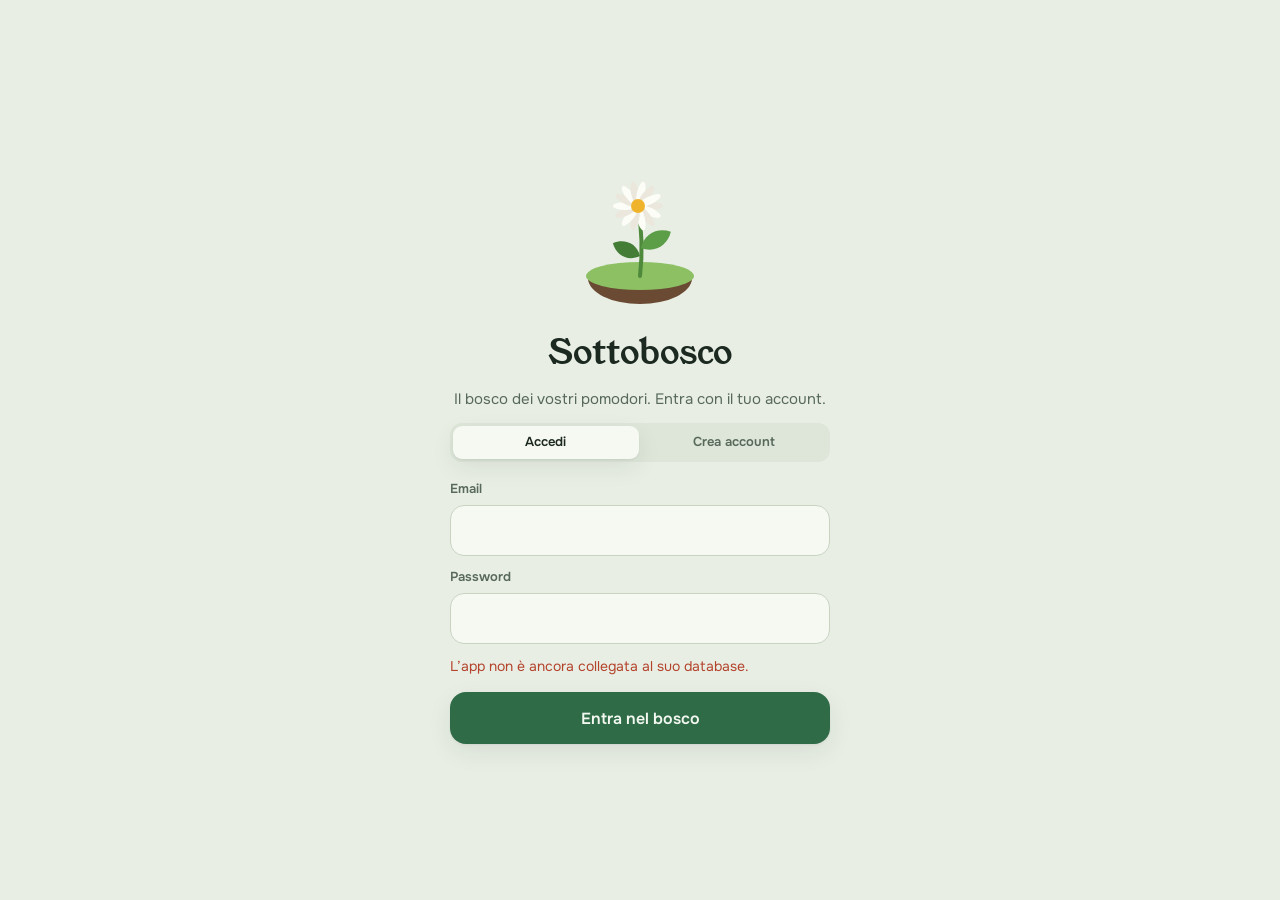
==== index.html @ 728cd02c "Sottobosco: web app installabile con bosco condiviso e notifiche Co-Authored-By: Claude Opus 5.5 <no" ====
<!doctype html>
<html lang="it">
<head>
<meta charset="utf-8">
<meta name="viewport" content="width=device-width,initial-scale=1,viewport-fit=cover">
<title>Sottobosco</title>
<meta name="description" content="Il bosco dei vostri pomodori.">
<meta name="theme-color" content="#e8eee4" media="(prefers-color-scheme: light)">
<meta name="theme-color" content="#0d1713" media="(prefers-color-scheme: dark)">
<meta name="apple-mobile-web-app-capable" content="yes">
<meta name="mobile-web-app-capable" content="yes">
<meta name="apple-mobile-web-app-title" content="Sottobosco">
<meta name="apple-mobile-web-app-status-bar-style" content="default">
<link rel="manifest" href="manifest.webmanifest">
<link rel="icon" type="image/png" sizes="192x192" href="icons/icon-192.png">
<link rel="apple-touch-icon" href="icons/apple-touch-icon.png">
<link rel="preconnect" href="https://fonts.googleapis.com">
<link rel="preconnect" href="https://fonts.gstatic.com" crossorigin>
<link rel="stylesheet" href="https://fonts.googleapis.com/css2?family=Young+Serif&family=Onest:wght@400;500;600;700&display=swap">
<link rel="stylesheet" href="app.css?v=1">
</head>
<body>
<div class="gate" id="gate">
  <div class="gate-in">
    <canvas id="gateCv" width="160" height="160" aria-hidden="true"></canvas>
    <h1>Sottobosco</h1>
    <p class="muted" id="gateSub">Il bosco dei vostri pomodori. Entra con il tuo account.</p>
    <div class="seg" role="tablist" id="gateTabs">
      <button role="tab" data-g="in" aria-selected="true">Accedi</button>
      <button role="tab" data-g="up" aria-selected="false">Crea account</button>
    </div>
    <form id="gateForm" novalidate>
      <label id="nameRow" hidden>Il tuo nome<input id="gName" autocomplete="given-name" maxlength="30" placeholder="Come ti vede l’altra persona"></label>
      <label>Email<input id="gEmail" type="email" autocomplete="email" inputmode="email" autocapitalize="off" required></label>
      <label>Password<input id="gPass" type="password" autocomplete="current-password" minlength="6" required></label>
      <p class="gerr" id="gErr" role="alert" hidden></p>
      <button class="btn primary" id="gBtn" type="submit">Entra nel bosco</button>
    </form>
    <div id="gateNo" hidden>
      <p>Questo account non è tra quelli invitati nel bosco.</p>
      <button class="btn quiet" id="gOut" type="button">Esci e usa un altro account</button>
    </div>
  </div>
</div>
<div id="app" hidden>
  <header class="top">
    <div class="brand">
      <svg viewBox="0 0 24 24" fill="none" stroke="currentColor" stroke-width="1.8" stroke-linecap="round" stroke-linejoin="round" aria-hidden="true"><path d="M12 21V11"/><path d="M12 13c-4.5 0-7-2.6-7-7 4.4 0 7 2.5 7 7Z" fill="currentColor" fill-opacity=".18"/><path d="M12 11c0-4 2.4-6.5 7-6.5 0 4.2-2.6 6.5-7 6.5Z" fill="currentColor" fill-opacity=".18"/></svg>
      <span>Sottobosco</span>
    </div>
    <div class="pills">
      <span class="pill streak" title="Giorni di fila con almeno un pomodoro"><svg viewBox="0 0 24 24" fill="currentColor" aria-hidden="true"><path d="M12 2c1 3.5 5 5.6 5 10.5A5 5 0 0 1 12 18a5 5 0 0 1-5-5.2c0-2 1-3.4 2.2-4.6.2 1.5.9 2.6 2 3C11 8.4 11.4 5 12 2Z"/><path d="M8 20h8" stroke="currentColor" stroke-width="1.8" stroke-linecap="round"/></svg><b id="streakN">0</b></span>
      <span class="pill seeds" id="seedPill" title="Semi disponibili"><svg viewBox="0 0 24 24" fill="currentColor" aria-hidden="true"><path d="M12 3c4 4 6 7.4 6 10.6A6 6 0 0 1 12 20a6 6 0 0 1-6-6.4C6 10.4 8 7 12 3Z"/></svg><b id="seedN">0</b></span>
    </div>
  </header>

  <main id="main">
    <!-- FOCUS -->
    <section class="view" id="v-focus" aria-label="Concentrazione">
      <div class="modes" role="tablist" id="modes">
        <button role="tab" data-mode="focus" aria-selected="true">Pomodoro</button>
        <button role="tab" data-mode="work" aria-selected="false">Lavoro</button>
        <button role="tab" data-mode="short" aria-selected="false">Pausa</button>
        <button role="tab" data-mode="long" aria-selected="false">Pausa lunga</button>
      </div>
      <div class="stage idle" id="stage">
        <div class="disc"></div>
        <canvas id="stageCv" aria-hidden="true"></canvas>
        <svg viewBox="0 0 300 300" id="dial" role="slider" tabindex="0" aria-label="Durata" aria-valuemin="10" aria-valuemax="120" aria-valuenow="25">
          <g id="ticks"></g>
          <circle cx="150" cy="150" r="140" fill="none" stroke="var(--track)" stroke-width="9"/>
          <circle id="ringProg" cx="150" cy="150" r="140" fill="none" stroke="var(--accent)" stroke-width="9" stroke-linecap="round" pathLength="100" stroke-dasharray="100 100" stroke-dashoffset="80" transform="rotate(-90 150 150)"/>
          <circle id="knob" cx="150" cy="10" r="13" fill="var(--surface)" stroke="var(--accent)" stroke-width="4"/>
        </svg>
      </div>
      <div class="readout">
        <div class="time" id="time">25:00</div>
        <p class="sub" id="sub">Trascina l'anello per scegliere la durata</p>
        <p class="noteshow" id="noteShow" hidden></p>
        <div class="cycle" id="cycle"></div>
      </div>
      <input class="note" id="noteIn" maxlength="120" placeholder="Cosa farai in questo pomodoro?" autocomplete="off" enterkeyhint="done" aria-label="Cosa farai in questo pomodoro">
      <div class="chips" id="chips">
        <button class="chip" id="spChip"><canvas width="20" height="20" style="width:20px;height:20px" id="spChipCv"></canvas><span id="spChipN">Margherita</span></button>
        <button class="chip" id="tagChip"><span class="sw" id="tagSw"></span><span id="tagN">Studio</span></button>
        <button class="chip" id="sndChip"><svg viewBox="0 0 24 24" fill="none" stroke="currentColor" stroke-width="1.8" stroke-linecap="round" aria-hidden="true"><path d="M4 10v4M8 7v10M12 4v16M16 8v8M20 11v2"/></svg><span id="sndN">Silenzio</span></button>
      </div>
      <div class="actions">
        <button class="btn primary" id="mainBtn">Pianta</button>
        <button class="btn hold" id="holdBtn" hidden><span>Tieni premuto per arrenderti</span></button>
        <button class="btn ghost" id="ghostBtn" hidden>Annulla</button>
      </div>
      <button class="statusbtn" id="statusBtn" type="button"><svg viewBox="0 0 24 24" fill="none" stroke="currentColor" stroke-width="1.8" stroke-linecap="round" stroke-linejoin="round" aria-hidden="true"><path d="M4 5h16v11H9l-5 4V5Z"/><path d="M8 9.5h8M8 12.5h5"/></svg>Cosa stai facendo? Faglielo sapere</button>
      <div class="partners" id="partners" hidden></div>
    </section>

    <!-- GARDEN -->
    <section class="view" id="v-garden" hidden aria-label="Giardino">
      <div class="sec-h"><h1 id="gTitle">Il tuo bosco</h1><p id="gCount"></p></div>
      <div class="seg" role="tablist" id="gSeg">
        <button role="tab" data-p="day" aria-selected="true">Giorno</button>
        <button role="tab" data-p="week" aria-selected="false">Settimana</button>
        <button role="tab" data-p="month" aria-selected="false">Mese</button>
        <button role="tab" data-p="all" aria-selected="false">Sempre</button>
      </div>
      <div class="period">
        <button class="iconbtn" id="gPrev" aria-label="Periodo precedente"><svg viewBox="0 0 24 24" fill="none" stroke="currentColor" stroke-width="2" stroke-linecap="round" stroke-linejoin="round"><path d="m15 6-6 6 6 6"/></svg></button>
        <b id="gLabel">Oggi</b>
        <button class="iconbtn" id="gNext" aria-label="Periodo successivo"><svg viewBox="0 0 24 24" fill="none" stroke="currentColor" stroke-width="2" stroke-linecap="round" stroke-linejoin="round"><path d="m9 6 6 6-6 6"/></svg></button>
      </div>
      <div class="seg" role="tablist" id="gWho" hidden></div>
      <div class="meadow" id="meadow"><canvas id="gCv" aria-label="Il bosco del periodo selezionato"></canvas><div class="tip" id="gTip" hidden></div></div>
      <p class="empty" id="gEmpty" hidden>Qui è ancora tutto prato. Completa un pomodoro e la prima pianta spunterà al centro.</p>
      <div class="gsum">
        <div><b id="gsPlants">0</b><span>piante</span></div>
        <div><b id="gsTime">0 min</b><span>concentrazione</span></div>
        <div><b id="gsWork">0</b><span>lavoretti</span></div>
      </div>
      <h3 id="gLogH" style="font-size:19px" hidden>Cosa è cresciuto, e perché</h3>
      <div class="log" id="gLog"></div>
    </section>

    <!-- SHOP -->
    <section class="view" id="v-shop" hidden aria-label="Serra">
      <div class="sec-h"><h1>La serra</h1><p>Ogni 5 minuti di concentrazione vale un seme.</p></div>
      <div class="shop" id="shop"></div>
      <div class="sec-h" style="margin-top:8px"><h1 style="font-size:24px">I lavoretti dello gnomo</h1><p>In modalità Lavoro lo gnomo costruisce un oggetto ogni 15 minuti. I turni lunghi portano le costruzioni più grandi.</p></div>
      <div class="shop" id="crafts"></div>
    </section>

    <!-- STATS -->
    <section class="view" id="v-stats" hidden aria-label="Diario">
      <div class="sec-h"><h1>Diario</h1><p id="statSince"></p></div>
      <div class="tiles">
        <div class="tile"><span>Oggi</span><b id="stToday">0 min</b></div>
        <div class="tile"><span>Serie</span><b id="stStreak">0 giorni</b></div>
        <div class="tile"><span>Totale</span><b id="stTotal">0 h</b></div>
        <div class="tile"><span>Piante cresciute</span><b id="stPlants">0</b></div>
      </div>
      <div class="card chart"><div class="sec-h" style="margin-bottom:8px"><h3 style="font-size:17px">Ultimi 7 giorni</h3><p class="small" id="stWeek"></p></div><svg id="chart" viewBox="0 0 320 170" role="img" aria-label="Minuti di concentrazione negli ultimi 7 giorni"></svg></div>
      <div class="card"><h3 style="font-size:17px;margin-bottom:6px">Dove va il tuo tempo</h3><p class="small muted" style="margin-bottom:6px">Ultimi 30 giorni, per etichetta</p><div id="tagStats"></div></div>
      <div class="card">
        <h3 style="font-size:17px;margin-bottom:2px">Impostazioni</h3>
        <div id="settings"></div>
      </div>
      <div class="card"><h3 style="font-size:17px;margin-bottom:2px">Notifiche</h3><div id="pushBox"></div></div>
      <div class="card"><h3 style="font-size:17px;margin-bottom:4px">Bosco condiviso</h3><p class="small muted" id="shareTxt"></p><div class="members" id="members"></div></div>
      <div class="card hint">
        <svg viewBox="0 0 24 24" fill="none" stroke="currentColor" stroke-width="1.8" stroke-linecap="round" stroke-linejoin="round" aria-hidden="true"><rect x="6" y="2.5" width="12" height="19" rx="3"/><path d="M10.5 18.5h3"/></svg>
        <div><b>Sul tuo iPhone</b><p class="small muted" style="margin-top:2px">Se non l’hai ancora fatto: apri il sito in Safari, tocca Condividi e poi «Aggiungi alla schermata Home». Da lì Sottobosco si apre come un’app e può mandarti notifiche.</p></div>
      </div>
      <div class="card"><p class="small muted" id="syncNote">Salvataggio in corso…</p>
        <button class="btn ghost" type="button" onclick="window.sottoboscoSignOut()" style="padding:0;min-height:34px;min-width:0">Esci dall’account</button>
        <div id="resetBox" style="margin-top:10px"><button class="btn ghost danger" id="resetBtn" style="padding:0;min-height:30px">Cancella tutti i dati</button></div>
      </div>
    </section>
  </main>

  <nav class="tabs" role="tablist" id="tabs">
    <button role="tab" data-v="focus" aria-selected="true"><svg viewBox="0 0 24 24" fill="none" stroke="currentColor" stroke-width="1.8" stroke-linecap="round" stroke-linejoin="round"><path d="M12 21v-9"/><path d="M12 14c-4 0-6.5-2.4-6.5-6.5 4 0 6.5 2.4 6.5 6.5ZM12 12c0-3.6 2.2-6 6.5-6 0 3.9-2.4 6-6.5 6Z"/><path d="M7 21h10"/></svg>Pianta</button>
    <button role="tab" data-v="garden" aria-selected="false"><svg viewBox="0 0 24 24" fill="none" stroke="currentColor" stroke-width="1.8" stroke-linecap="round" stroke-linejoin="round"><path d="M12 13 3 8.5 12 4l9 4.5L12 13Z"/><path d="M3 8.5v5L12 18l9-4.5v-5"/><path d="M12 13v5"/></svg>Bosco</button>
    <button role="tab" data-v="shop" aria-selected="false"><svg viewBox="0 0 24 24" fill="none" stroke="currentColor" stroke-width="1.8" stroke-linecap="round" stroke-linejoin="round"><path d="M3 21V10l9-6 9 6v11"/><path d="M3 21h18M9 21v-6h6v6M12 4v6M3 10h18"/></svg>Serra</button>
    <button role="tab" data-v="stats" aria-selected="false"><svg viewBox="0 0 24 24" fill="none" stroke="currentColor" stroke-width="1.8" stroke-linecap="round" stroke-linejoin="round"><path d="M5 4h11a3 3 0 0 1 3 3v13H8a3 3 0 0 1-3-3V4Z"/><path d="M5 17a3 3 0 0 1 3-3h11M9 8h6"/></svg>Diario</button>
  </nav>
</div>

<div class="scrim" id="scrim" hidden><div class="sheet" id="sheet" role="dialog" aria-modal="true"></div></div>
<div class="toast" id="toast" role="status" hidden></div>

<script src="config.js?v=1"></script>
<script src="vendor/supabase.js"></script>
<script src="auth.js?v=1"></script>
<script>
if('serviceWorker' in navigator){window.addEventListener('load',()=>navigator.serviceWorker.register('sw.js').catch(()=>{}));}
</script>
</body>
</html>
---- app.css ----
/* Layout: one-screen phone app. Header with seeds, a living plant inside a dial, an isometric meadow as the garden, tabs at the bottom. */
:root{
  --bg:#e8eee4; --surface:#f6f9f2; --surface2:#dde6d8; --ink:#1c2920; --muted:#58695c; --line:#c8d3c2;
  --accent:#2f6b47; --accent-ink:#f2f8f0; --pollen:#c88a12; --pollen-bg:#f6e7c4; --sky:#3f78a3; --danger:#b4432c;
  --track:#d2dccd; --stage:#dfeae1; --stage-edge:#cfdccf; --shadow:0 1px 2px rgba(28,41,32,.06),0 8px 24px rgba(28,41,32,.08);
  --font-display:"Young Serif",Georgia,"Times New Roman",serif;
  --font-body:"Onest",system-ui,-apple-system,"Segoe UI",Roboto,sans-serif;
}
@media (prefers-color-scheme: dark){:root:not([data-theme="light"]){
  --bg:#0d1713; --surface:#14221b; --surface2:#1c2c24; --ink:#e2ebe0; --muted:#8fa294; --line:#28392f;
  --accent:#7cc49a; --accent-ink:#0d1713; --pollen:#f0bf4c; --pollen-bg:#3a3018; --sky:#82b6dc; --danger:#e47e66;
  --track:#22332a; --stage:#13241c; --stage-edge:#1d3127; --shadow:0 1px 2px rgba(0,0,0,.3),0 8px 24px rgba(0,0,0,.3); color-scheme:dark}}
:root[data-theme="dark"]{
  --bg:#0d1713; --surface:#14221b; --surface2:#1c2c24; --ink:#e2ebe0; --muted:#8fa294; --line:#28392f;
  --accent:#7cc49a; --accent-ink:#0d1713; --pollen:#f0bf4c; --pollen-bg:#3a3018; --sky:#82b6dc; --danger:#e47e66;
  --track:#22332a; --stage:#13241c; --stage-edge:#1d3127; --shadow:0 1px 2px rgba(0,0,0,.3),0 8px 24px rgba(0,0,0,.3); color-scheme:dark}

html,body{height:100%}
html{-webkit-text-size-adjust:100%}
body{margin:0}
:root{padding-top:env(safe-area-inset-top,0px);padding-bottom:env(safe-area-inset-bottom,0px)}
img{max-width:100%}
[hidden]{display:none!important}
*,*::before,*::after{box-sizing:border-box}
body{background:var(--bg);color:var(--ink);font-family:var(--font-body);font-size:15px;line-height:1.45;-webkit-tap-highlight-color:transparent;overscroll-behavior:none}
button{font:inherit;color:inherit;cursor:pointer;border:0;background:none}
button:focus-visible,[tabindex]:focus-visible,input:focus-visible{outline:2px solid var(--accent);outline-offset:2px;border-radius:10px}
h1,h2,h3{font-family:var(--font-display);font-weight:400;text-wrap:balance;margin:0}
p{margin:0}

#app{height:100%;display:flex;flex-direction:column;max-width:560px;margin:0 auto}
.top{display:flex;align-items:center;justify-content:space-between;gap:12px;padding:10px 16px 6px}
.brand{display:flex;align-items:center;gap:8px;font-family:var(--font-display);font-size:20px;letter-spacing:.2px}
.brand svg{width:22px;height:22px;color:var(--accent)}
.pills{display:flex;gap:8px}
.pill{display:inline-flex;align-items:center;gap:6px;padding:5px 11px 5px 9px;border-radius:999px;background:var(--surface);border:1px solid var(--line);font-variant-numeric:tabular-nums;font-weight:600;font-size:14px}
.pill svg{width:16px;height:16px}
.pill.seeds{background:var(--pollen-bg);border-color:transparent;color:var(--ink)}
.pill.seeds svg{color:var(--pollen)}
.pill.streak svg{color:var(--danger)}
.pill.bump{animation:bump .6s ease}
@keyframes bump{30%{transform:scale(1.15)}}

main{flex:1;overflow-y:auto;-webkit-overflow-scrolling:touch;padding-inline:16px;padding-block:4px 28px}
.view{display:flex;flex-direction:column;gap:16px}

/* focus view */
.modes{display:grid;grid-template-columns:repeat(4,1fr);background:var(--surface2);border-radius:14px;padding:4px;gap:4px}
.modes button{padding:8px 2px;border-radius:10px;font-size:12.5px;white-space:nowrap;font-weight:600;color:var(--muted)}
.modes button[aria-selected="true"]{background:var(--surface);color:var(--ink);box-shadow:var(--shadow)}
.stage{position:relative;width:min(84vw,330px);aspect-ratio:1;max-width:100%;margin:2px auto 0}
.stage .disc{position:absolute;inset:7%;border-radius:50%;background:radial-gradient(circle at 50% 35%,var(--surface) 0%,var(--stage) 62%,var(--stage-edge) 100%)}
.stage canvas{position:absolute;inset:0;width:100%;height:100%}
.stage svg{position:absolute;inset:0;width:100%;height:100%;touch-action:none}
.stage.idle svg{cursor:grab}
#ringProg{transition:stroke-dashoffset .25s linear}
.stage.dragging #ringProg{transition:none}
.readout{display:flex;flex-direction:column;align-items:center;gap:4px;text-align:center}
.time{font-family:var(--font-display);font-size:58px;line-height:1;font-variant-numeric:tabular-nums;letter-spacing:.5px}
.sub{color:var(--muted);font-size:14px;min-height:21px;max-width:34ch}
.cycle{display:flex;gap:6px;align-items:center;color:var(--muted);font-size:12px;margin-top:4px}
.cycle i{width:9px;height:12px;border-radius:50% 50% 50% 50%/60% 60% 40% 40%;background:var(--track);display:inline-block}
.cycle i.on{background:var(--danger)}
.chips{display:flex;flex-wrap:wrap;justify-content:center;gap:8px}
.chip{display:inline-flex;align-items:center;gap:7px;padding:8px 13px;border-radius:999px;background:var(--surface);border:1px solid var(--line);font-size:14px;font-weight:500}
.chip .sw{width:10px;height:10px;border-radius:50%}
.chip svg{width:16px;height:16px;color:var(--muted)}
.chip[disabled]{opacity:.55;cursor:default}
.actions{display:flex;flex-direction:column;align-items:center;gap:10px}
.btn{display:inline-flex;align-items:center;justify-content:center;gap:8px;min-height:52px;padding:0 28px;border-radius:16px;font-weight:600;font-size:16px;position:relative;overflow:hidden;min-width:200px}
.btn.primary{background:var(--accent);color:var(--accent-ink);box-shadow:var(--shadow)}
.btn.primary:active{transform:translateY(1px)}
.btn.ghost{background:transparent;color:var(--muted);min-height:40px;font-size:14px;min-width:0}
.btn.quiet{background:var(--surface);border:1px solid var(--line);color:var(--ink)}
.btn.hold{background:var(--surface);border:1px solid var(--line);color:var(--danger)}
.btn.hold::before{content:"";position:absolute;inset:0;background:var(--danger);opacity:.16;transform-origin:left;transform:scaleX(0)}
.btn.hold.holding::before{transform:scaleX(1);transition:transform 1.3s linear}
.btn.hold span{position:relative}

/* cards & sections */
.sec-h{display:flex;align-items:baseline;justify-content:space-between;gap:12px;flex-wrap:wrap}
.sec-h h1{font-size:28px}
.sec-h p{color:var(--muted);font-size:14px}
.card{background:var(--surface);border:1px solid var(--line);border-radius:18px;padding:16px}
.muted{color:var(--muted)}
.small{font-size:13px}

/* garden */
.seg{display:flex;background:var(--surface2);border-radius:12px;padding:3px;gap:3px}
.seg button{flex:1;padding:7px 6px;border-radius:9px;font-size:13px;font-weight:600;color:var(--muted)}
.seg button[aria-selected="true"]{background:var(--surface);color:var(--ink);box-shadow:var(--shadow)}
.period{display:flex;align-items:center;justify-content:space-between;gap:8px}
.period b{font-weight:600;font-size:15px;text-align:center;flex:1}
.iconbtn{width:38px;height:38px;border-radius:12px;display:grid;place-items:center;background:var(--surface);border:1px solid var(--line)}
.iconbtn svg{width:18px;height:18px}
.iconbtn[disabled]{opacity:.35;cursor:default}
.meadow{position:relative;border-radius:22px;background:linear-gradient(180deg,var(--surface) 0%,var(--stage) 100%);border:1px solid var(--line);overflow:hidden}
.meadow canvas{display:block;width:100%}
.meadow .tip{position:absolute;pointer-events:none;background:var(--ink);color:var(--bg);font-size:12px;padding:6px 9px;border-radius:9px;width:max-content;max-width:220px;text-align:center;transform:translate(-50%,-100%)}
.note{display:block;width:100%;max-width:360px;margin:0 auto;padding:12px 14px;border-radius:14px;border:1px solid var(--line);background:var(--surface);color:var(--ink);font:inherit;font-size:16px}
.note::placeholder,.sheet textarea::placeholder{color:var(--muted)}
.noteshow{font-size:15px;max-width:34ch;font-style:italic;overflow-wrap:anywhere}
.partners{display:flex;flex-direction:column;gap:8px}
.partner{display:flex;align-items:center;gap:12px;padding:10px 12px;border-radius:16px;background:var(--surface);border:1px solid var(--line);font-size:14px}
.partner img{width:34px;height:34px;border-radius:50%;flex:none}
.partner>div{min-width:0}
.partner b{font-weight:600}
.partner small{display:block;color:var(--muted);font-size:12.5px;overflow-wrap:anywhere}
.partner .live{width:9px;height:9px;border-radius:50%;background:var(--accent);flex:none;margin-left:auto;animation:pulse 1.6s ease infinite}
@keyframes pulse{50%{opacity:.25}}
.log{display:flex;flex-direction:column;gap:6px}
.log button{display:grid;grid-template-columns:42px minmax(0,1fr) auto;gap:10px;align-items:center;text-align:left;padding:8px 12px 8px 8px;border-radius:14px;background:var(--surface);border:1px solid var(--line)}
.log canvas{width:42px;height:42px;border-radius:10px;background:var(--stage)}
.log .t{font-weight:600;font-size:14px}
.log .n{font-size:13.5px;overflow-wrap:anywhere}
.log .n.empty-n{color:var(--muted);font-style:italic}
.log .m{font-size:12px;color:var(--muted);text-align:right;white-space:nowrap}
.who{display:inline-flex;align-items:center;gap:5px}
.who i{width:8px;height:8px;border-radius:50%;display:inline-block}
.sheet textarea{display:block;width:100%;max-width:360px;min-height:84px;padding:12px 14px;border-radius:14px;border:1px solid var(--line);background:var(--surface);color:var(--ink);font:inherit;font-size:16px;resize:vertical;text-align:left}
.notelbl{width:100%;max-width:360px;text-align:left;font-size:13px;color:var(--muted);font-weight:600;margin-bottom:-4px}
.notero{max-width:34ch;font-size:15px}
.members{display:flex;flex-wrap:wrap;gap:8px;margin-top:10px}
.members:empty{display:none}
.members span{display:inline-flex;align-items:center;gap:6px;padding:4px 10px 4px 4px;border-radius:999px;background:var(--surface2);font-size:13px}
.members img{width:22px;height:22px;border-radius:50%}
.gsum{display:grid;grid-template-columns:repeat(3,1fr);gap:8px}
.gsum div{background:var(--surface);border:1px solid var(--line);border-radius:14px;padding:10px 12px}
.gsum b{display:block;font-family:var(--font-display);font-size:22px;font-weight:400;font-variant-numeric:tabular-nums}
.gsum span{font-size:12px;color:var(--muted)}
.empty{color:var(--muted);font-size:14px;text-align:center;padding-inline:12px}

/* shop */
.shop{display:grid;grid-template-columns:repeat(2,minmax(0,1fr));gap:10px}
.sp{background:var(--surface);border:1px solid var(--line);border-radius:18px;padding:10px 12px 12px;display:flex;flex-direction:column;gap:6px;text-align:left;min-width:0}
.sp canvas{width:100%;aspect-ratio:1/0.9;border-radius:12px;background:radial-gradient(circle at 50% 30%,var(--surface) 0%,var(--stage) 80%)}
.sp.locked canvas{filter:grayscale(.85) opacity(.55)}
.sp h3{font-size:17px}
.sp .lat{font-style:italic;font-size:12px;color:var(--muted);margin-top:-4px}
.sp .meta{display:flex;align-items:center;justify-content:space-between;gap:6px;font-size:12px;color:var(--muted);min-height:30px;flex-wrap:wrap}
.sp .buy{display:inline-flex;align-items:center;gap:5px;padding:6px 10px;border-radius:10px;background:var(--pollen-bg);font-weight:600;color:var(--ink);font-size:13px}
.sp .buy svg{width:13px;height:13px;color:var(--pollen)}
.sp .buy[disabled]{opacity:.5;cursor:default}
.sp.sel{border-color:var(--accent);box-shadow:0 0 0 1px var(--accent) inset}
.tag-ok{color:var(--accent);font-weight:600}

/* stats */
.tiles{display:grid;grid-template-columns:repeat(2,minmax(0,1fr));gap:10px}
.tile{background:var(--surface);border:1px solid var(--line);border-radius:16px;padding:12px 14px}
.tile b{display:block;font-family:var(--font-display);font-weight:400;font-size:28px;line-height:1.15;font-variant-numeric:tabular-nums}
.tile span{font-size:12px;color:var(--muted);letter-spacing:.3px;text-transform:uppercase}
.chart svg{width:100%;height:auto;display:block}
.tagrow{display:grid;grid-template-columns:90px minmax(0,1fr) 64px;align-items:center;gap:10px;font-size:13px;padding-block:5px}
.tagrow .bar{height:8px;border-radius:6px;background:var(--surface2);overflow:hidden}
.tagrow .bar i{display:block;height:100%;border-radius:6px}
.tagrow .v{text-align:right;font-variant-numeric:tabular-nums;color:var(--muted)}
.set{display:flex;align-items:center;justify-content:space-between;gap:12px;padding-block:12px;border-top:1px solid var(--line)}
.set:first-of-type{border-top:0}
.set .lbl{min-width:0}
.set .lbl b{display:block;font-weight:600;font-size:14px}
.set .lbl small{color:var(--muted);font-size:12.5px;display:block;line-height:1.35}
.stepper{display:flex;align-items:center;gap:6px;flex:none}
.stepper button{width:32px;height:32px;border-radius:10px;background:var(--surface2);font-size:18px;font-weight:600}
.stepper output{min-width:52px;text-align:center;font-variant-numeric:tabular-nums;font-weight:600;font-size:14px}
.switch{flex:none;width:50px;height:30px;border-radius:999px;background:var(--track);position:relative;transition:background .2s}
.switch::after{content:"";position:absolute;top:3px;left:3px;width:24px;height:24px;border-radius:50%;background:#fff;box-shadow:0 1px 3px rgba(0,0,0,.25);transition:transform .2s}
.switch[aria-checked="true"]{background:var(--accent)}
.switch[aria-checked="true"]::after{transform:translateX(20px)}
input[type=range]{accent-color:var(--accent);width:130px}
.danger{color:var(--danger);font-weight:600}
.hint{display:flex;gap:12px;align-items:flex-start}
.hint svg{flex:none;width:22px;height:22px;color:var(--accent);margin-top:2px}

/* tabs */
.tabs{display:grid;grid-template-columns:repeat(4,1fr);border-top:1px solid var(--line);background:var(--surface);padding:6px 6px 4px}
.tabs button{display:flex;flex-direction:column;align-items:center;gap:3px;padding:6px 2px;border-radius:12px;font-size:11px;font-weight:600;color:var(--muted);letter-spacing:.2px}
.tabs svg{width:24px;height:24px}
.tabs button[aria-selected="true"]{color:var(--accent)}

/* sheet */
.scrim{position:fixed;inset:0;background:rgba(10,20,14,.42);display:flex;align-items:flex-end;justify-content:center;z-index:20;animation:fade .2s ease}
.sheet{background:var(--bg);width:100%;max-width:560px;max-height:88%;overflow-y:auto;border-radius:24px 24px 0 0;padding:10px 16px calc(20px + env(safe-area-inset-bottom,0px));animation:up .28s cubic-bezier(.2,.8,.2,1)}
.sheet .grab{width:40px;height:5px;border-radius:3px;background:var(--line);margin:0 auto 12px}
.sheet h2{font-size:24px;text-align:center}
@keyframes fade{from{opacity:0}}
@keyframes up{from{transform:translateY(40px);opacity:.4}}
.pick{display:grid;grid-template-columns:repeat(3,minmax(0,1fr));gap:8px;margin-top:14px}
.pick button{background:var(--surface);border:1px solid var(--line);border-radius:14px;padding:6px 6px 8px;display:flex;flex-direction:column;align-items:center;gap:2px;font-size:13px;font-weight:600;min-width:0}
.pick button canvas{width:100%;aspect-ratio:1}
.pick button small{font-weight:400;color:var(--muted);font-size:11px}
.pick button[aria-pressed="true"]{border-color:var(--accent);box-shadow:0 0 0 1px var(--accent) inset}
.pick button.locked{opacity:.45}
.list{display:flex;flex-direction:column;gap:6px;margin-top:14px}
.list button{display:flex;align-items:center;gap:12px;padding:13px 14px;border-radius:14px;background:var(--surface);border:1px solid var(--line);font-weight:500;text-align:left}
.list button .sw{width:12px;height:12px;border-radius:50%}
.list button[aria-pressed="true"]{border-color:var(--accent);box-shadow:0 0 0 1px var(--accent) inset}
.result{display:flex;flex-direction:column;align-items:center;gap:10px;text-align:center}
.result canvas{width:200px;height:200px}
.earn{list-style:none;padding:0;margin:4px 0 0;width:100%;max-width:360px;display:flex;flex-direction:column;gap:6px}
.earn li{display:flex;justify-content:space-between;gap:12px;font-size:14px;padding:8px 12px;border-radius:12px;background:var(--surface)}
.earn li b{color:var(--pollen);font-variant-numeric:tabular-nums}
.earn li.unlock{background:var(--pollen-bg)}
.total{font-family:var(--font-display);font-size:22px;display:flex;align-items:center;gap:8px}
.total svg{width:20px;height:20px;color:var(--pollen)}
.row{display:flex;flex-direction:column;gap:8px;width:100%;max-width:360px;margin-top:6px}
.row .btn{width:100%}

.toast{position:fixed;left:50%;bottom:calc(84px + env(safe-area-inset-bottom,0px));transform:translateX(-50%);background:var(--ink);color:var(--bg);padding:10px 16px;border-radius:12px;font-size:14px;z-index:30;max-width:calc(100% - 32px);text-align:center;box-shadow:var(--shadow)}
@media (prefers-reduced-motion: reduce){*{animation:none!important;transition:none!important}}

/* login gate */
.gate{min-height:100%;display:grid;place-items:center;padding-inline:16px;padding-block:24px}
.gate-in{width:100%;max-width:380px;display:flex;flex-direction:column;align-items:center;gap:12px;text-align:center}
.gate h1{font-size:34px}
.gate form{width:100%;display:flex;flex-direction:column;gap:12px;text-align:left;margin-top:6px}
.gate label{display:flex;flex-direction:column;gap:6px;font-size:13px;font-weight:600;color:var(--muted)}
.gate input{font:inherit;font-size:16px;padding:13px 14px;border-radius:14px;border:1px solid var(--line);background:var(--surface);color:var(--ink)}
.gate .seg{width:100%}
.gate .btn{width:100%;margin-top:4px}
.gerr{color:var(--danger);font-size:14px}
#gateNo{display:flex;flex-direction:column;gap:12px;width:100%}
/* status + invites */
.statusbtn{display:flex;align-items:center;justify-content:center;gap:8px;width:100%;max-width:360px;margin:0 auto;padding:11px 14px;border-radius:14px;border:1px dashed var(--line);color:var(--muted);font-size:14px;font-weight:500}
.statusbtn svg{width:18px;height:18px}
.partner .dotc{width:12px;height:12px;border-radius:50%;flex:none}
.pstatus{display:block;margin-top:3px;font-size:13px;color:var(--ink);font-style:italic;overflow-wrap:anywhere}
.invite{flex:none;margin-left:auto;padding:7px 10px;border-radius:10px;background:var(--pollen-bg);font-size:12.5px;font-weight:600;color:var(--ink)}
.ideas{display:flex;flex-wrap:wrap;justify-content:center;gap:8px;margin-top:14px}
.ideas button{padding:8px 12px;border-radius:999px;background:var(--surface);border:1px solid var(--line);font-size:14px}
.sheet #statusIn{margin:0 auto}
.btn.sm{min-height:36px;min-width:0;padding:0 14px;font-size:14px;flex:none}
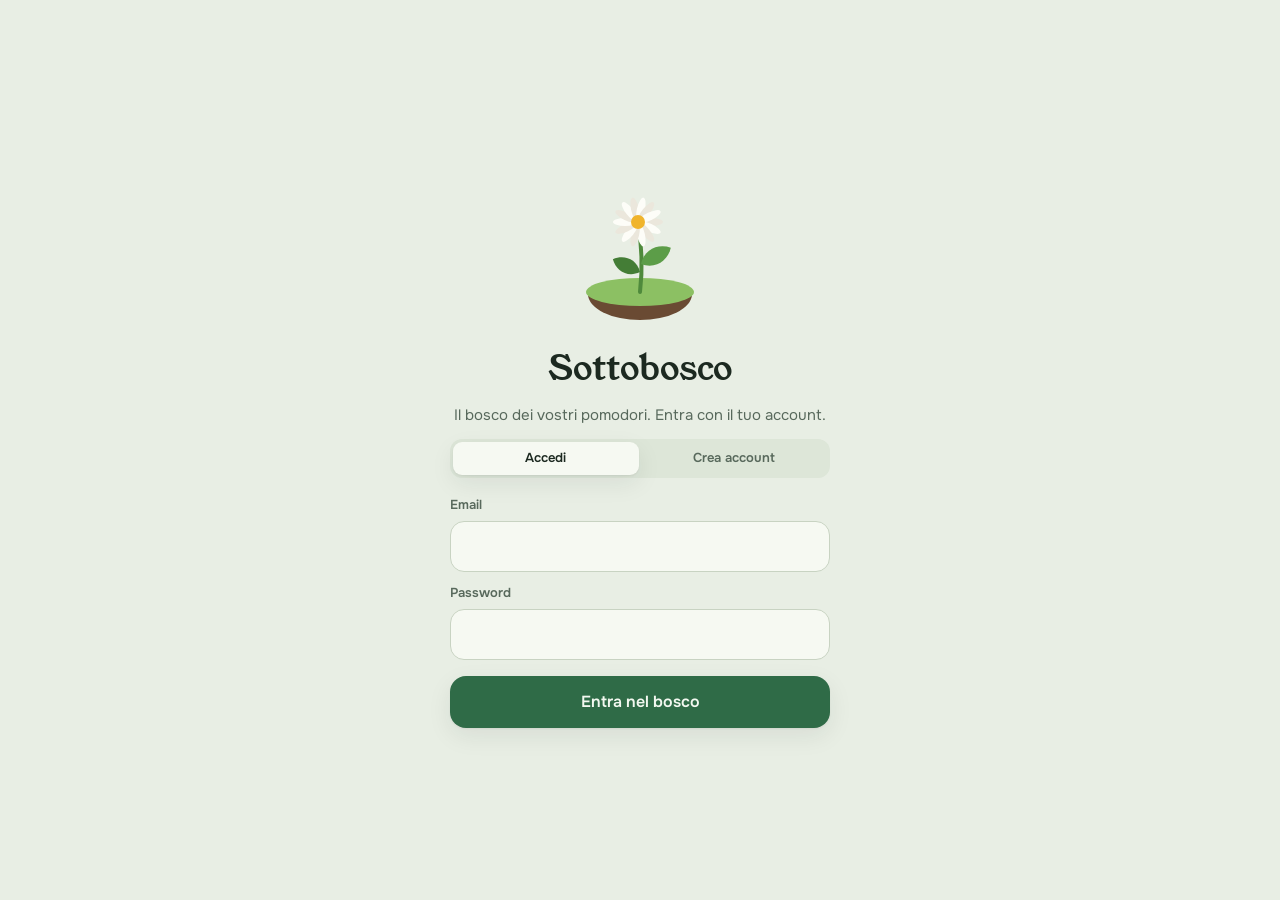
==== commit d49b05ee: "Schermata di accesso: niente overflow su telefoni stretti Co-Authored-By: Claude Opus 5.5 <noreply@a" ====
--- a/index.html
+++ b/index.html
@@ -17,7 +17,7 @@
 <link rel="preconnect" href="https://fonts.googleapis.com">
 <link rel="preconnect" href="https://fonts.gstatic.com" crossorigin>
 <link rel="stylesheet" href="https://fonts.googleapis.com/css2?family=Young+Serif&family=Onest:wght@400;500;600;700&display=swap">
-<link rel="stylesheet" href="app.css?v=1">
+<link rel="stylesheet" href="app.css?v=2">
 </head>
 <body>
 <div class="gate" id="gate">
--- a/app.css
+++ b/app.css
@@ -209,7 +209,7 @@
 @media (prefers-reduced-motion: reduce){*{animation:none!important;transition:none!important}}
 
 /* login gate */
-.gate{min-height:100%;display:grid;place-items:center;padding-inline:16px;padding-block:24px}
+.gate{min-height:100%;display:grid;grid-template-columns:minmax(0,1fr);place-items:center;padding-inline:16px;padding-block:24px}
 .gate-in{width:100%;max-width:380px;display:flex;flex-direction:column;align-items:center;gap:12px;text-align:center}
 .gate h1{font-size:34px}
 .gate form{width:100%;display:flex;flex-direction:column;gap:12px;text-align:left;margin-top:6px}
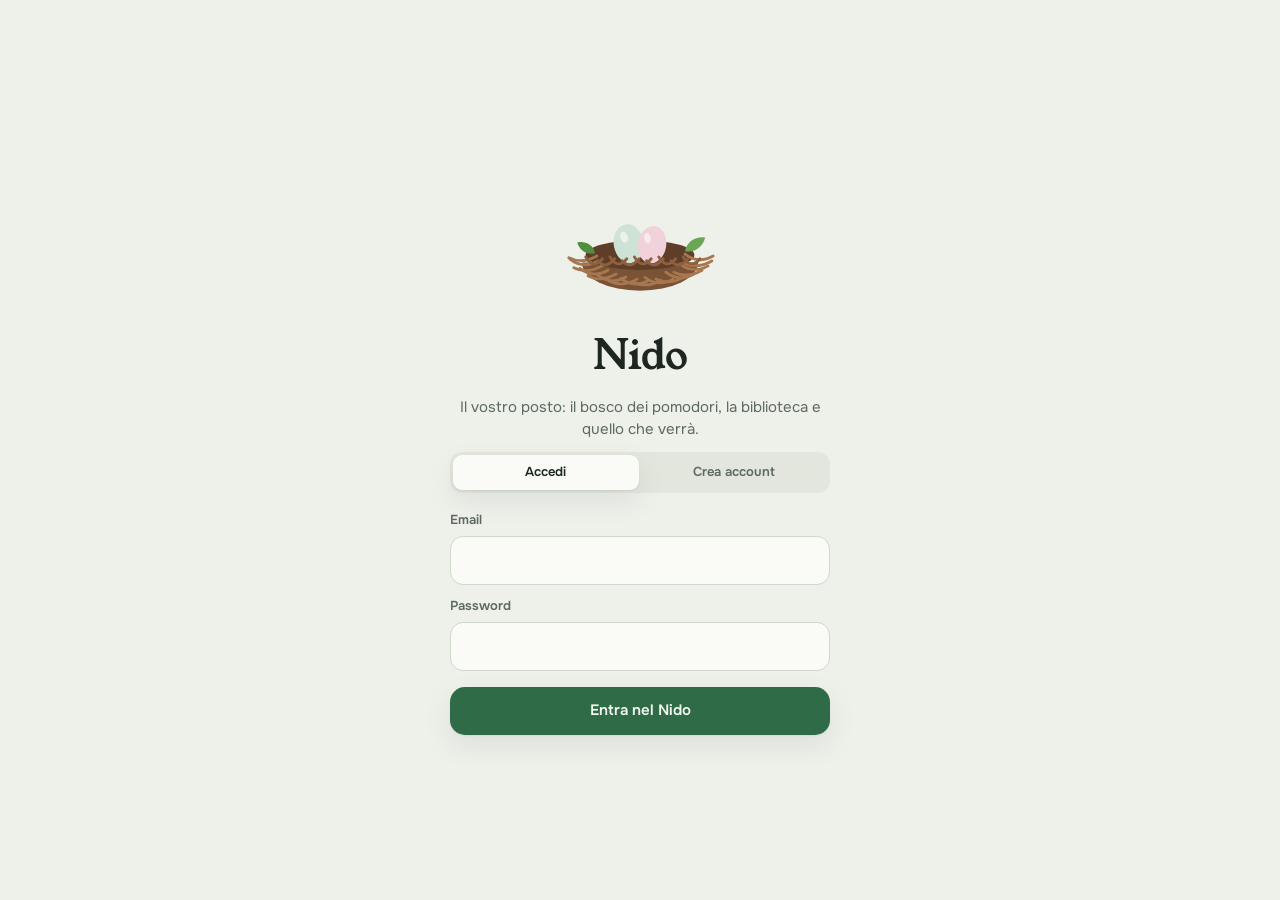
==== commit 4526983d: "Nido: schermata iniziale con app selezionabili, nuova Biblioteca, icona e link dalle notifiche Co-Au" ====
--- a/index.html
+++ b/index.html
@@ -3,13 +3,13 @@
 <head>
 <meta charset="utf-8">
 <meta name="viewport" content="width=device-width,initial-scale=1,viewport-fit=cover">
-<title>Sottobosco</title>
-<meta name="description" content="Il bosco dei vostri pomodori.">
-<meta name="theme-color" content="#e8eee4" media="(prefers-color-scheme: light)">
-<meta name="theme-color" content="#0d1713" media="(prefers-color-scheme: dark)">
+<title>Nido</title>
+<meta name="description" content="La nostra app: Sottobosco, Biblioteca e quello che verrà.">
+<meta name="theme-color" content="#eef0ea" media="(prefers-color-scheme: light)">
+<meta name="theme-color" content="#0f1512" media="(prefers-color-scheme: dark)">
 <meta name="apple-mobile-web-app-capable" content="yes">
 <meta name="mobile-web-app-capable" content="yes">
-<meta name="apple-mobile-web-app-title" content="Sottobosco">
+<meta name="apple-mobile-web-app-title" content="Nido">
 <meta name="apple-mobile-web-app-status-bar-style" content="default">
 <link rel="manifest" href="manifest.webmanifest">
 <link rel="icon" type="image/png" sizes="192x192" href="icons/icon-192.png">
@@ -17,161 +17,73 @@
 <link rel="preconnect" href="https://fonts.googleapis.com">
 <link rel="preconnect" href="https://fonts.gstatic.com" crossorigin>
 <link rel="stylesheet" href="https://fonts.googleapis.com/css2?family=Young+Serif&family=Onest:wght@400;500;600;700&display=swap">
-<link rel="stylesheet" href="app.css?v=2">
+<link rel="stylesheet" href="core/base.css?v=4">
+<link rel="stylesheet" href="hub.css?v=4">
+<style>.gate:not(.ready){visibility:hidden}</style>
 </head>
 <body>
 <div class="gate" id="gate">
   <div class="gate-in">
-    <canvas id="gateCv" width="160" height="160" aria-hidden="true"></canvas>
-    <h1>Sottobosco</h1>
-    <p class="muted" id="gateSub">Il bosco dei vostri pomodori. Entra con il tuo account.</p>
+    <canvas id="gateCv" width="150" height="150" aria-hidden="true"></canvas>
+    <h1>Nido</h1>
+    <p class="muted" id="gateSub">Il vostro posto: il bosco dei pomodori, la biblioteca e quello che verrà.</p>
     <div class="seg" role="tablist" id="gateTabs">
       <button role="tab" data-g="in" aria-selected="true">Accedi</button>
       <button role="tab" data-g="up" aria-selected="false">Crea account</button>
     </div>
     <form id="gateForm" novalidate>
-      <label id="nameRow" hidden>Il tuo nome<input id="gName" autocomplete="given-name" maxlength="30" placeholder="Come ti vede l’altra persona"></label>
-      <label>Email<input id="gEmail" type="email" autocomplete="email" inputmode="email" autocapitalize="off" required></label>
-      <label>Password<input id="gPass" type="password" autocomplete="current-password" minlength="6" required></label>
+      <label class="field" id="nameRow" hidden>Il tuo nome<input class="input" id="gName" autocomplete="given-name" maxlength="30" placeholder="Come ti vede l’altra persona"></label>
+      <label class="field">Email<input class="input" id="gEmail" type="email" autocomplete="email" inputmode="email" autocapitalize="off" required></label>
+      <label class="field">Password<input class="input" id="gPass" type="password" autocomplete="current-password" minlength="6" required></label>
       <p class="gerr" id="gErr" role="alert" hidden></p>
-      <button class="btn primary" id="gBtn" type="submit">Entra nel bosco</button>
+      <button class="btn primary" id="gBtn" type="submit">Entra nel Nido</button>
     </form>
     <div id="gateNo" hidden>
-      <p>Questo account non è tra quelli invitati nel bosco.</p>
+      <p>Questo account non è tra quelli invitati nel Nido.</p>
       <button class="btn quiet" id="gOut" type="button">Esci e usa un altro account</button>
     </div>
   </div>
 </div>
-<div id="app" hidden>
-  <header class="top">
-    <div class="brand">
-      <svg viewBox="0 0 24 24" fill="none" stroke="currentColor" stroke-width="1.8" stroke-linecap="round" stroke-linejoin="round" aria-hidden="true"><path d="M12 21V11"/><path d="M12 13c-4.5 0-7-2.6-7-7 4.4 0 7 2.5 7 7Z" fill="currentColor" fill-opacity=".18"/><path d="M12 11c0-4 2.4-6.5 7-6.5 0 4.2-2.6 6.5-7 6.5Z" fill="currentColor" fill-opacity=".18"/></svg>
-      <span>Sottobosco</span>
-    </div>
-    <div class="pills">
-      <span class="pill streak" title="Giorni di fila con almeno un pomodoro"><svg viewBox="0 0 24 24" fill="currentColor" aria-hidden="true"><path d="M12 2c1 3.5 5 5.6 5 10.5A5 5 0 0 1 12 18a5 5 0 0 1-5-5.2c0-2 1-3.4 2.2-4.6.2 1.5.9 2.6 2 3C11 8.4 11.4 5 12 2Z"/><path d="M8 20h8" stroke="currentColor" stroke-width="1.8" stroke-linecap="round"/></svg><b id="streakN">0</b></span>
-      <span class="pill seeds" id="seedPill" title="Semi disponibili"><svg viewBox="0 0 24 24" fill="currentColor" aria-hidden="true"><path d="M12 3c4 4 6 7.4 6 10.6A6 6 0 0 1 12 20a6 6 0 0 1-6-6.4C6 10.4 8 7 12 3Z"/></svg><b id="seedN">0</b></span>
-    </div>
+
+<div id="hub" hidden>
+  <header class="hub-top">
+    <div><p class="date" id="hDate"></p><h1 id="hHello">Ciao</h1></div>
+    <button class="me-btn" id="meBtn" aria-label="Il tuo account e le notifiche"></button>
   </header>
 
-  <main id="main">
-    <!-- FOCUS -->
-    <section class="view" id="v-focus" aria-label="Concentrazione">
-      <div class="modes" role="tablist" id="modes">
-        <button role="tab" data-mode="focus" aria-selected="true">Pomodoro</button>
-        <button role="tab" data-mode="work" aria-selected="false">Lavoro</button>
-        <button role="tab" data-mode="short" aria-selected="false">Pausa</button>
-        <button role="tab" data-mode="long" aria-selected="false">Pausa lunga</button>
+  <section aria-label="Insieme">
+    <h2 class="label">Insieme</h2>
+    <div class="together" id="together"></div>
+  </section>
+
+  <div class="banner" id="pushBanner" hidden></div>
+
+  <section aria-label="Le vostre app">
+    <h2 class="label">Le vostre app</h2>
+    <div class="apps">
+      <a class="tile forest" href="forest.html">
+        <div class="t-text"><div><span class="t-kicker">Concentrazione</span><h3>Sottobosco</h3></div><div class="t-live" id="tForest"><span>Il bosco dei vostri pomodori</span></div></div>
+        <canvas class="t-art" id="artForest" aria-hidden="true"></canvas>
+        <span class="go" aria-hidden="true"><svg viewBox="0 0 24 24" fill="none" stroke="currentColor" stroke-width="2.4" stroke-linecap="round" stroke-linejoin="round"><path d="m9 6 6 6-6 6"/></svg></span>
+      </a>
+      <a class="tile library" href="books.html">
+        <div class="t-text"><div><span class="t-kicker">Letture</span><h3>Biblioteca</h3></div><div class="t-live" id="tBooks"><span>I libri che leggete</span></div></div>
+        <div class="t-art shelfart" id="artBooks" aria-hidden="true"></div>
+        <span class="go" aria-hidden="true"><svg viewBox="0 0 24 24" fill="none" stroke="currentColor" stroke-width="2.4" stroke-linecap="round" stroke-linejoin="round"><path d="m9 6 6 6-6 6"/></svg></span>
+      </a>
+      <div class="tile soon">
+        <div class="t-text"><span class="t-kicker">Prossimamente</span><h3>La prossima app</h3><p class="small" style="margin-top:6px">Un’idea per voi due? Chiedila a Claude e comparirà qui.</p></div>
       </div>
-      <div class="stage idle" id="stage">
-        <div class="disc"></div>
-        <canvas id="stageCv" aria-hidden="true"></canvas>
-        <svg viewBox="0 0 300 300" id="dial" role="slider" tabindex="0" aria-label="Durata" aria-valuemin="10" aria-valuemax="120" aria-valuenow="25">
-          <g id="ticks"></g>
-          <circle cx="150" cy="150" r="140" fill="none" stroke="var(--track)" stroke-width="9"/>
-          <circle id="ringProg" cx="150" cy="150" r="140" fill="none" stroke="var(--accent)" stroke-width="9" stroke-linecap="round" pathLength="100" stroke-dasharray="100 100" stroke-dashoffset="80" transform="rotate(-90 150 150)"/>
-          <circle id="knob" cx="150" cy="10" r="13" fill="var(--surface)" stroke="var(--accent)" stroke-width="4"/>
-        </svg>
-      </div>
-      <div class="readout">
-        <div class="time" id="time">25:00</div>
-        <p class="sub" id="sub">Trascina l'anello per scegliere la durata</p>
-        <p class="noteshow" id="noteShow" hidden></p>
-        <div class="cycle" id="cycle"></div>
-      </div>
-      <input class="note" id="noteIn" maxlength="120" placeholder="Cosa farai in questo pomodoro?" autocomplete="off" enterkeyhint="done" aria-label="Cosa farai in questo pomodoro">
-      <div class="chips" id="chips">
-        <button class="chip" id="spChip"><canvas width="20" height="20" style="width:20px;height:20px" id="spChipCv"></canvas><span id="spChipN">Margherita</span></button>
-        <button class="chip" id="tagChip"><span class="sw" id="tagSw"></span><span id="tagN">Studio</span></button>
-        <button class="chip" id="sndChip"><svg viewBox="0 0 24 24" fill="none" stroke="currentColor" stroke-width="1.8" stroke-linecap="round" aria-hidden="true"><path d="M4 10v4M8 7v10M12 4v16M16 8v8M20 11v2"/></svg><span id="sndN">Silenzio</span></button>
-      </div>
-      <div class="actions">
-        <button class="btn primary" id="mainBtn">Pianta</button>
-        <button class="btn hold" id="holdBtn" hidden><span>Tieni premuto per arrenderti</span></button>
-        <button class="btn ghost" id="ghostBtn" hidden>Annulla</button>
-      </div>
-      <button class="statusbtn" id="statusBtn" type="button"><svg viewBox="0 0 24 24" fill="none" stroke="currentColor" stroke-width="1.8" stroke-linecap="round" stroke-linejoin="round" aria-hidden="true"><path d="M4 5h16v11H9l-5 4V5Z"/><path d="M8 9.5h8M8 12.5h5"/></svg>Cosa stai facendo? Faglielo sapere</button>
-      <div class="partners" id="partners" hidden></div>
-    </section>
-
-    <!-- GARDEN -->
-    <section class="view" id="v-garden" hidden aria-label="Giardino">
-      <div class="sec-h"><h1 id="gTitle">Il tuo bosco</h1><p id="gCount"></p></div>
-      <div class="seg" role="tablist" id="gSeg">
-        <button role="tab" data-p="day" aria-selected="true">Giorno</button>
-        <button role="tab" data-p="week" aria-selected="false">Settimana</button>
-        <button role="tab" data-p="month" aria-selected="false">Mese</button>
-        <button role="tab" data-p="all" aria-selected="false">Sempre</button>
-      </div>
-      <div class="period">
-        <button class="iconbtn" id="gPrev" aria-label="Periodo precedente"><svg viewBox="0 0 24 24" fill="none" stroke="currentColor" stroke-width="2" stroke-linecap="round" stroke-linejoin="round"><path d="m15 6-6 6 6 6"/></svg></button>
-        <b id="gLabel">Oggi</b>
-        <button class="iconbtn" id="gNext" aria-label="Periodo successivo"><svg viewBox="0 0 24 24" fill="none" stroke="currentColor" stroke-width="2" stroke-linecap="round" stroke-linejoin="round"><path d="m9 6 6 6-6 6"/></svg></button>
-      </div>
-      <div class="seg" role="tablist" id="gWho" hidden></div>
-      <div class="meadow" id="meadow"><canvas id="gCv" aria-label="Il bosco del periodo selezionato"></canvas><div class="tip" id="gTip" hidden></div></div>
-      <p class="empty" id="gEmpty" hidden>Qui è ancora tutto prato. Completa un pomodoro e la prima pianta spunterà al centro.</p>
-      <div class="gsum">
-        <div><b id="gsPlants">0</b><span>piante</span></div>
-        <div><b id="gsTime">0 min</b><span>concentrazione</span></div>
-        <div><b id="gsWork">0</b><span>lavoretti</span></div>
-      </div>
-      <h3 id="gLogH" style="font-size:19px" hidden>Cosa è cresciuto, e perché</h3>
-      <div class="log" id="gLog"></div>
-    </section>
-
-    <!-- SHOP -->
-    <section class="view" id="v-shop" hidden aria-label="Serra">
-      <div class="sec-h"><h1>La serra</h1><p>Ogni 5 minuti di concentrazione vale un seme.</p></div>
-      <div class="shop" id="shop"></div>
-      <div class="sec-h" style="margin-top:8px"><h1 style="font-size:24px">I lavoretti dello gnomo</h1><p>In modalità Lavoro lo gnomo costruisce un oggetto ogni 15 minuti. I turni lunghi portano le costruzioni più grandi.</p></div>
-      <div class="shop" id="crafts"></div>
-    </section>
-
-    <!-- STATS -->
-    <section class="view" id="v-stats" hidden aria-label="Diario">
-      <div class="sec-h"><h1>Diario</h1><p id="statSince"></p></div>
-      <div class="tiles">
-        <div class="tile"><span>Oggi</span><b id="stToday">0 min</b></div>
-        <div class="tile"><span>Serie</span><b id="stStreak">0 giorni</b></div>
-        <div class="tile"><span>Totale</span><b id="stTotal">0 h</b></div>
-        <div class="tile"><span>Piante cresciute</span><b id="stPlants">0</b></div>
-      </div>
-      <div class="card chart"><div class="sec-h" style="margin-bottom:8px"><h3 style="font-size:17px">Ultimi 7 giorni</h3><p class="small" id="stWeek"></p></div><svg id="chart" viewBox="0 0 320 170" role="img" aria-label="Minuti di concentrazione negli ultimi 7 giorni"></svg></div>
-      <div class="card"><h3 style="font-size:17px;margin-bottom:6px">Dove va il tuo tempo</h3><p class="small muted" style="margin-bottom:6px">Ultimi 30 giorni, per etichetta</p><div id="tagStats"></div></div>
-      <div class="card">
-        <h3 style="font-size:17px;margin-bottom:2px">Impostazioni</h3>
-        <div id="settings"></div>
-      </div>
-      <div class="card"><h3 style="font-size:17px;margin-bottom:2px">Notifiche</h3><div id="pushBox"></div></div>
-      <div class="card"><h3 style="font-size:17px;margin-bottom:4px">Bosco condiviso</h3><p class="small muted" id="shareTxt"></p><div class="members" id="members"></div></div>
-      <div class="card hint">
-        <svg viewBox="0 0 24 24" fill="none" stroke="currentColor" stroke-width="1.8" stroke-linecap="round" stroke-linejoin="round" aria-hidden="true"><rect x="6" y="2.5" width="12" height="19" rx="3"/><path d="M10.5 18.5h3"/></svg>
-        <div><b>Sul tuo iPhone</b><p class="small muted" style="margin-top:2px">Se non l’hai ancora fatto: apri il sito in Safari, tocca Condividi e poi «Aggiungi alla schermata Home». Da lì Sottobosco si apre come un’app e può mandarti notifiche.</p></div>
-      </div>
-      <div class="card"><p class="small muted" id="syncNote">Salvataggio in corso…</p>
-        <button class="btn ghost" type="button" onclick="window.sottoboscoSignOut()" style="padding:0;min-height:34px;min-width:0">Esci dall’account</button>
-        <div id="resetBox" style="margin-top:10px"><button class="btn ghost danger" id="resetBtn" style="padding:0;min-height:30px">Cancella tutti i dati</button></div>
-      </div>
-    </section>
-  </main>
-
-  <nav class="tabs" role="tablist" id="tabs">
-    <button role="tab" data-v="focus" aria-selected="true"><svg viewBox="0 0 24 24" fill="none" stroke="currentColor" stroke-width="1.8" stroke-linecap="round" stroke-linejoin="round"><path d="M12 21v-9"/><path d="M12 14c-4 0-6.5-2.4-6.5-6.5 4 0 6.5 2.4 6.5 6.5ZM12 12c0-3.6 2.2-6 6.5-6 0 3.9-2.4 6-6.5 6Z"/><path d="M7 21h10"/></svg>Pianta</button>
-    <button role="tab" data-v="garden" aria-selected="false"><svg viewBox="0 0 24 24" fill="none" stroke="currentColor" stroke-width="1.8" stroke-linecap="round" stroke-linejoin="round"><path d="M12 13 3 8.5 12 4l9 4.5L12 13Z"/><path d="M3 8.5v5L12 18l9-4.5v-5"/><path d="M12 13v5"/></svg>Bosco</button>
-    <button role="tab" data-v="shop" aria-selected="false"><svg viewBox="0 0 24 24" fill="none" stroke="currentColor" stroke-width="1.8" stroke-linecap="round" stroke-linejoin="round"><path d="M3 21V10l9-6 9 6v11"/><path d="M3 21h18M9 21v-6h6v6M12 4v6M3 10h18"/></svg>Serra</button>
-    <button role="tab" data-v="stats" aria-selected="false"><svg viewBox="0 0 24 24" fill="none" stroke="currentColor" stroke-width="1.8" stroke-linecap="round" stroke-linejoin="round"><path d="M5 4h11a3 3 0 0 1 3 3v13H8a3 3 0 0 1-3-3V4Z"/><path d="M5 17a3 3 0 0 1 3-3h11M9 8h6"/></svg>Diario</button>
-  </nav>
+    </div>
+  </section>
 </div>
 
 <div class="scrim" id="scrim" hidden><div class="sheet" id="sheet" role="dialog" aria-modal="true"></div></div>
 <div class="toast" id="toast" role="status" hidden></div>
 
-<script src="config.js?v=1"></script>
+<script src="config.js?v=4"></script>
 <script src="vendor/supabase.js"></script>
-<script src="auth.js?v=1"></script>
-<script>
-if('serviceWorker' in navigator){window.addEventListener('load',()=>navigator.serviceWorker.register('sw.js').catch(()=>{}));}
-</script>
+<script src="core/core.js?v=4"></script>
+<script src="hub.js?v=4"></script>
 </body>
 </html>
--- a/core/base.css
+++ b/core/base.css
@@ -0,0 +1,74 @@
+/* Nido — shared tokens and components for the hub and the apps built after Sottobosco.
+   Layout: phone-first single column, 16px gutters, sheets from the bottom, tabs at the bottom. */
+:root{
+  --bg:#eef0ea; --surface:#fafbf7; --surface2:#e2e6dc; --ink:#1d2620; --muted:#5d6a61; --line:#d0d7cb;
+  --accent:#2f6b47; --accent-ink:#f2f8f0; --pollen:#c88a12; --pollen-bg:#f6e7c4; --danger:#b4432c;
+  --me:#2f8f5b; --her:#d4517a;
+  --shadow:0 1px 2px rgba(29,38,32,.06),0 10px 30px rgba(29,38,32,.08);
+  --font-display:"Young Serif",Georgia,"Times New Roman",serif;
+  --font-body:"Onest",system-ui,-apple-system,"Segoe UI",Roboto,sans-serif;
+  color-scheme:light;
+}
+@media (prefers-color-scheme: dark){:root:not([data-theme="light"]){
+  --bg:#0f1512; --surface:#171f1b; --surface2:#202a25; --ink:#e4ebe2; --muted:#93a398; --line:#2a3630;
+  --accent:#7cc49a; --accent-ink:#0f1512; --pollen:#f0bf4c; --pollen-bg:#3a3018; --danger:#e47e66;
+  --shadow:0 1px 2px rgba(0,0,0,.3),0 10px 30px rgba(0,0,0,.35); color-scheme:dark}}
+:root[data-theme="dark"]{
+  --bg:#0f1512; --surface:#171f1b; --surface2:#202a25; --ink:#e4ebe2; --muted:#93a398; --line:#2a3630;
+  --accent:#7cc49a; --accent-ink:#0f1512; --pollen:#f0bf4c; --pollen-bg:#3a3018; --danger:#e47e66;
+  --shadow:0 1px 2px rgba(0,0,0,.3),0 10px 30px rgba(0,0,0,.35); color-scheme:dark}
+
+@view-transition{navigation:auto}
+*,*::before,*::after{box-sizing:border-box}
+[hidden]{display:none!important}
+html,body{height:100%}
+html{-webkit-text-size-adjust:100%}
+:root{padding-top:env(safe-area-inset-top,0px);padding-bottom:env(safe-area-inset-bottom,0px)}
+body{margin:0;background:var(--bg);color:var(--ink);font-family:var(--font-body);font-size:15px;line-height:1.45;-webkit-tap-highlight-color:transparent;overscroll-behavior:none}
+img{max-width:100%}
+button{font:inherit;color:inherit;cursor:pointer;border:0;background:none;padding:0}
+a{color:inherit;text-decoration:none}
+input,textarea,select{font:inherit;font-size:16px;color:var(--ink)}
+button:focus-visible,a:focus-visible,[tabindex]:focus-visible,input:focus-visible,textarea:focus-visible,select:focus-visible{outline:2px solid var(--accent);outline-offset:2px;border-radius:10px}
+h1,h2,h3{font-family:var(--font-display);font-weight:400;text-wrap:balance;margin:0}
+p{margin:0}
+.muted{color:var(--muted)}
+.small{font-size:13px}
+
+.btn{display:inline-flex;align-items:center;justify-content:center;gap:8px;min-height:48px;padding:0 22px;border-radius:15px;font-weight:600;font-size:15px;transition:transform .12s ease}
+.btn:active{transform:scale(.98)}
+.btn.primary{background:var(--accent);color:var(--accent-ink);box-shadow:var(--shadow)}
+.btn.quiet{background:var(--surface);border:1px solid var(--line)}
+.btn.ghost{color:var(--muted);min-height:40px;padding:0 10px}
+.btn.danger{color:var(--danger)}
+.btn.sm{min-height:36px;padding:0 14px;font-size:14px;border-radius:12px}
+.btn[disabled]{opacity:.5;cursor:default}
+.field{display:flex;flex-direction:column;gap:6px;font-size:13px;font-weight:600;color:var(--muted)}
+.input{width:100%;padding:12px 14px;border-radius:13px;border:1px solid var(--line);background:var(--surface);color:var(--ink)}
+textarea.input{min-height:84px;resize:vertical;line-height:1.45}
+.input::placeholder{color:var(--muted);opacity:.85}
+.seg{display:flex;background:var(--surface2);border-radius:12px;padding:3px;gap:3px}
+.seg button{flex:1;padding:8px 6px;border-radius:9px;font-size:13px;font-weight:600;color:var(--muted);white-space:nowrap}
+.seg button[aria-selected="true"]{background:var(--surface);color:var(--ink);box-shadow:var(--shadow)}
+.card{background:var(--surface);border:1px solid var(--line);border-radius:18px;padding:16px}
+.switch{flex:none;width:50px;height:30px;border-radius:999px;background:var(--surface2);position:relative;transition:background .2s}
+.switch::after{content:"";position:absolute;top:3px;left:3px;width:24px;height:24px;border-radius:50%;background:#fff;box-shadow:0 1px 3px rgba(0,0,0,.25);transition:transform .2s}
+.switch[aria-checked="true"]{background:var(--accent)}
+.switch[aria-checked="true"]::after{transform:translateX(20px)}
+.dotc{display:inline-block;width:10px;height:10px;border-radius:50%;flex:none}
+.avatar{width:40px;height:40px;border-radius:50%;display:grid;place-items:center;font-family:var(--font-display);font-size:18px;color:#fff;flex:none}
+
+/* bottom sheet */
+.scrim{position:fixed;inset:0;background:rgba(10,16,12,.45);display:flex;align-items:flex-end;justify-content:center;z-index:40;animation:fade .2s ease}
+.sheet{background:var(--bg);width:100%;max-width:560px;max-height:90%;overflow-y:auto;-webkit-overflow-scrolling:touch;border-radius:24px 24px 0 0;padding:10px 16px calc(22px + env(safe-area-inset-bottom,0px));animation:up .28s cubic-bezier(.2,.8,.2,1)}
+.sheet .grab{width:40px;height:5px;border-radius:3px;background:var(--line);margin:0 auto 12px}
+.sheet h2{font-size:24px}
+@keyframes fade{from{opacity:0}}
+@keyframes up{from{transform:translateY(40px);opacity:.4}}
+.toast{position:fixed;left:50%;bottom:calc(88px + env(safe-area-inset-bottom,0px));transform:translateX(-50%);background:var(--ink);color:var(--bg);padding:10px 16px;border-radius:12px;font-size:14px;z-index:50;max-width:calc(100% - 32px);text-align:center;box-shadow:var(--shadow)}
+.set{display:flex;align-items:center;justify-content:space-between;gap:12px;padding-block:12px;border-top:1px solid var(--line)}
+.set:first-child{border-top:0}
+.set .lbl{min-width:0}
+.set .lbl b{display:block;font-weight:600;font-size:14px}
+.set .lbl small{color:var(--muted);font-size:12.5px;display:block;line-height:1.35}
+@media (prefers-reduced-motion: reduce){*{animation:none!important;transition:none!important}}
--- a/hub.css
+++ b/hub.css
@@ -0,0 +1,61 @@
+/* Nido home — a greeting, the other person's presence, then one large living tile per app. */
+#hub{max-width:620px;margin:0 auto;padding-inline:16px;padding-block:14px 40px;display:flex;flex-direction:column;gap:22px}
+.hub-top{display:flex;align-items:flex-start;justify-content:space-between;gap:12px;padding-top:6px}
+.hub-top .date{font-size:13px;color:var(--muted);letter-spacing:.02em;text-transform:lowercase}
+.hub-top h1{font-size:34px;line-height:1.08;margin-top:4px}
+.me-btn{border-radius:50%;box-shadow:0 0 0 3px var(--bg),0 0 0 4px var(--line)}
+.label{font-family:var(--font-body);font-size:12px;font-weight:700;letter-spacing:.12em;text-transform:uppercase;color:var(--muted);margin-bottom:10px}
+
+/* presence */
+.together{display:flex;flex-direction:column;gap:10px}
+.person{display:flex;align-items:center;gap:14px;padding:14px;border-radius:20px;background:var(--surface);border:1px solid var(--line)}
+.person .txt{min-width:0;flex:1;display:flex;flex-direction:column;gap:2px}
+.person b{font-weight:600}
+.person .st{font-family:var(--font-display);font-size:16px;line-height:1.3;overflow-wrap:anywhere}
+.person .act{font-size:13px;color:var(--muted)}
+.person .live{width:9px;height:9px;border-radius:50%;background:var(--accent);flex:none;animation:pulse 1.6s ease infinite}
+@keyframes pulse{50%{opacity:.25}}
+.ava-wrap{position:relative}
+.ava-wrap .ring{position:absolute;inset:-4px;border-radius:50%;border:2px solid var(--accent)}
+.statusbtn{display:flex;align-items:center;justify-content:center;gap:8px;width:100%;padding:12px 14px;border-radius:16px;border:1px dashed var(--line);color:var(--muted);font-size:14px;font-weight:500}
+.statusbtn svg{width:18px;height:18px}
+.waiting{padding:14px;border-radius:20px;border:1px dashed var(--line);color:var(--muted);font-size:14px}
+
+/* app tiles */
+.apps{display:flex;flex-direction:column;gap:12px}
+.tile{position:relative;display:grid;grid-template-columns:minmax(0,1fr) 128px;align-items:end;gap:10px;min-height:168px;padding:18px 16px 18px 20px;border-radius:26px;overflow:hidden;color:#f4efe4;box-shadow:var(--shadow);transition:transform .18s cubic-bezier(.2,.8,.2,1)}
+.tile:active{transform:scale(.985)}
+.tile::after{content:"";position:absolute;inset:0;background:radial-gradient(120% 80% at 0% 0%,rgba(255,255,255,.16),transparent 55%);pointer-events:none}
+.tile.forest{background:linear-gradient(150deg,#2f6b47 0%,#1d4430 70%,#163627 100%)}
+.tile.library{background:linear-gradient(150deg,#7a4b2c 0%,#55331f 65%,#3e2516 100%)}
+.tile.soon{background:transparent;color:var(--muted);border:1.5px dashed var(--line);box-shadow:none;min-height:110px;grid-template-columns:1fr}
+.tile.soon::after{display:none}
+.t-text{position:relative;z-index:1;display:flex;flex-direction:column;gap:4px;min-width:0;align-self:stretch;justify-content:space-between}
+.t-kicker{font-size:11px;font-weight:700;letter-spacing:.14em;text-transform:uppercase;opacity:.75}
+.t-text h3{font-size:30px;line-height:1;margin-top:2px}
+.tile.soon h3{font-size:20px;color:var(--ink)}
+.t-live{display:flex;flex-direction:column;gap:3px;font-size:13.5px;line-height:1.35;margin-top:14px}
+.t-live span{opacity:.92;overflow-wrap:anywhere}
+.t-live .dim{opacity:.7}
+.t-art{position:relative;z-index:1;width:128px;height:128px;align-self:center}
+.go{position:absolute;top:16px;right:16px;width:30px;height:30px;border-radius:50%;background:rgba(255,255,255,.14);display:grid;place-items:center;z-index:1}
+.go svg{width:16px;height:16px}
+.shelfart{display:flex;align-items:flex-end;justify-content:center;gap:2px;padding:0 6px 10px;border-bottom:8px solid #9a6a45;border-radius:0 0 4px 4px;height:116px;align-self:end;margin-bottom:6px}
+.shelfart i{display:block;border-radius:2px 2px 0 0;box-shadow:inset 2px 0 0 rgba(255,255,255,.12),inset -2px 0 0 rgba(0,0,0,.2)}
+.shelfart i.lean{transform:rotate(-8deg);transform-origin:bottom right;margin-left:4px}
+
+.banner{display:flex;align-items:center;gap:12px;padding:14px;border-radius:18px;background:var(--pollen-bg)}
+.banner p{flex:1;font-size:14px}
+.ideas{display:flex;flex-wrap:wrap;justify-content:center;gap:8px;margin-top:14px}
+.ideas button{padding:8px 12px;border-radius:999px;background:var(--surface);border:1px solid var(--line);font-size:14px}
+.foot{font-size:12px;color:var(--muted);text-align:center}
+
+/* login */
+.gate{min-height:100%;display:grid;grid-template-columns:minmax(0,1fr);place-items:center;padding-inline:16px;padding-block:24px}
+.gate-in{width:100%;max-width:380px;display:flex;flex-direction:column;align-items:center;gap:12px;text-align:center}
+.gate h1{font-size:40px}
+.gate form{width:100%;display:flex;flex-direction:column;gap:12px;text-align:left;margin-top:6px}
+.gate .seg{width:100%}
+.gate .btn{width:100%;margin-top:4px}
+.gerr{color:var(--danger);font-size:14px}
+#gateNo{display:flex;flex-direction:column;gap:12px;width:100%}
